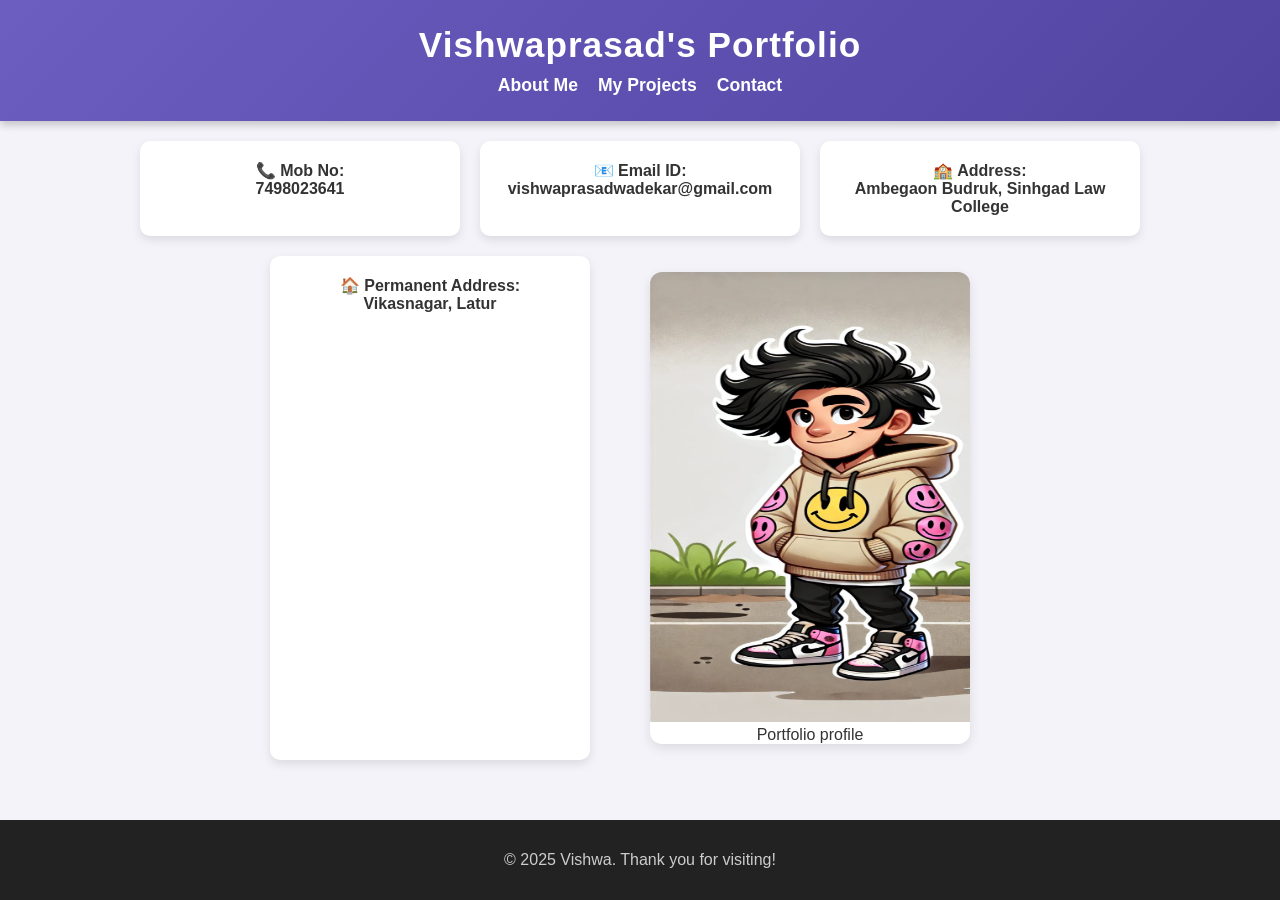
==== index.html @ f913a36e "first commit" ====
<!DOCTYPE html>
<html lang="en">
<head>
  <meta charset="UTF-8" />
  <meta name="viewport" content="width=device-width, initial-scale=1" />
  <title>Vishwa's Portfolio - About Me</title>
  <link rel="stylesheet" href="vishwa-style.css" />
</head>
<body>

  <header class="vishwa-header">
    <h1 class="vishwa-title">Vishwaprasad's Portfolio</h1>
    <nav class="vishwa-nav">
      <ul>
        <li><a href="index.html" class="vishwa-active">About Me</a></li>
        <li><a href="projects.html">My Projects</a></li>
        <li><a href="contact.html">Contact</a></li>
      </ul>
    </nav>
  </header>

  <main class="vishwa-main">
    <section class="vishwa-points">
      <div class="vishwa-point">📞 Mob No:<br> 7498023641</div>
      <div class="vishwa-point">📧 Email ID:<br> vishwaprasadwadekar@gmail.com</div>
      <div class="vishwa-point">🏫 Address:<br> Ambegaon Budruk, Sinhgad Law College</div>
      <div class="vishwa-point">🏠 Permanent Address:<br> Vikasnagar, Latur</div>
<div><figure class="vishwa-gallery-item">
          <img src="img/bg03.jpg" alt="Portfolio profile" class="vishwa-project-img">
          <figcaption class="vishwa-caption">Portfolio profile</figcaption>
        </figure></div>
      
    </section>
  </main>

  <footer class="vishwa-footer">
    <p>© 2025 Vishwa. Thank you for visiting!</p>
  </footer>
<style>
  /* General Reset */
body {
  font-family: "Poppins", Arial, sans-serif;
  margin: 0;
  padding: 0;
  background-color: #f3f3f9;
  color: #333;
}

/* Header */
.vishwa-header {
  background: linear-gradient(135deg, #6c5dc1, #5144a0);
  color: white;
  text-align: center;
  padding: 25px 10px;
  box-shadow: 0 4px 8px rgba(0, 0, 0, 0.2);
}

.vishwa-title {
  margin: 0;
  font-size: 2.2em;
  letter-spacing: 1px;
}

/* Navigation */
.vishwa-nav ul {
  list-style: none;
  display: flex;
  justify-content: center;
  padding: 0;
  margin: 10px 0 0;
  gap: 20px;
}

.vishwa-nav a {
  color: white;
  text-decoration: none;
  font-weight: 600;
  font-size: 1.1em;
  transition: color 0.3s ease;
}

.vishwa-nav a:hover,
.vishwa-active {
  color: #ffb347;
}

/* Main Section */
.vishwa-main {
  padding: 20px;
}

.vishwa-points {
  display: flex;
  flex-wrap: wrap;
  justify-content: center;
  gap: 20px;
}

.vishwa-point {
  background-color: white;
  border-radius: 10px;
  padding: 20px;
  width: 280px;
  text-align: center;
  box-shadow: 0 4px 10px rgba(0, 0, 0, 0.1);
  font-weight: 600;
  transition: transform 0.3s ease, box-shadow 0.3s ease;
}

.vishwa-point:hover {
  transform: translateY(-5px);
  box-shadow: 0 6px 16px rgba(0, 0, 0, 0.15);
}

/* Form Styling */
#vishwaForm {
  display: flex;
  flex-direction: column;
  gap: 10px;
  text-align: left;
}

#vishwaForm input,
#vishwaForm textarea {
  width: 100%;
  padding: 10px;
  border: 1px solid #ccc;
  border-radius: 8px;
  font-size: 1em;
}

.vishwa-btn {
  background-color: #6c5dc1;
  color: white;
  border: none;
  padding: 10px 0;
  border-radius: 8px;
  font-size: 1em;
  cursor: pointer;
  transition: background 0.3s ease;
}

.vishwa-btn:hover {
  background-color: #5144a0;
}

/* Footer */
.vishwa-footer {
  background-color: #222;
  color: #ccc;
  text-align: center;
  padding: 15px;
  margin-top: 40px;
}
.vishwa-gallery {
  display: flex;
  flex-wrap: wrap;
  justify-content: center;
  gap: 25px;
  max-width: 1100px;
  margin: 0 auto;
}

.vishwa-gallery-item {
  background-color: #fff;
  border-radius: 12px;
  overflow: hidden;
  box-shadow: 0 4px 12px rgba(0, 0, 0, 0.1);
  transition: transform 0.3s, box-shadow 0.3s;
  width: 320px;
  text-align: center;
}

.vishwa-gallery-item:hover {
  transform: translateY(-8px);
  box-shadow: 0 8px 18px rgba(0, 0, 0, 0.2);
}

.vishwa-project-img {
  width: 120%;
  height: 450px;
  object-fit: fill;
}

/* Responsive */
@media (max-width: 600px) {
  .vishwa-points {
    flex-direction: column;
    align-items: center;
  }

  .vishwa-point {
    width: 90%;
  }
}

</style>
</body>
</html>
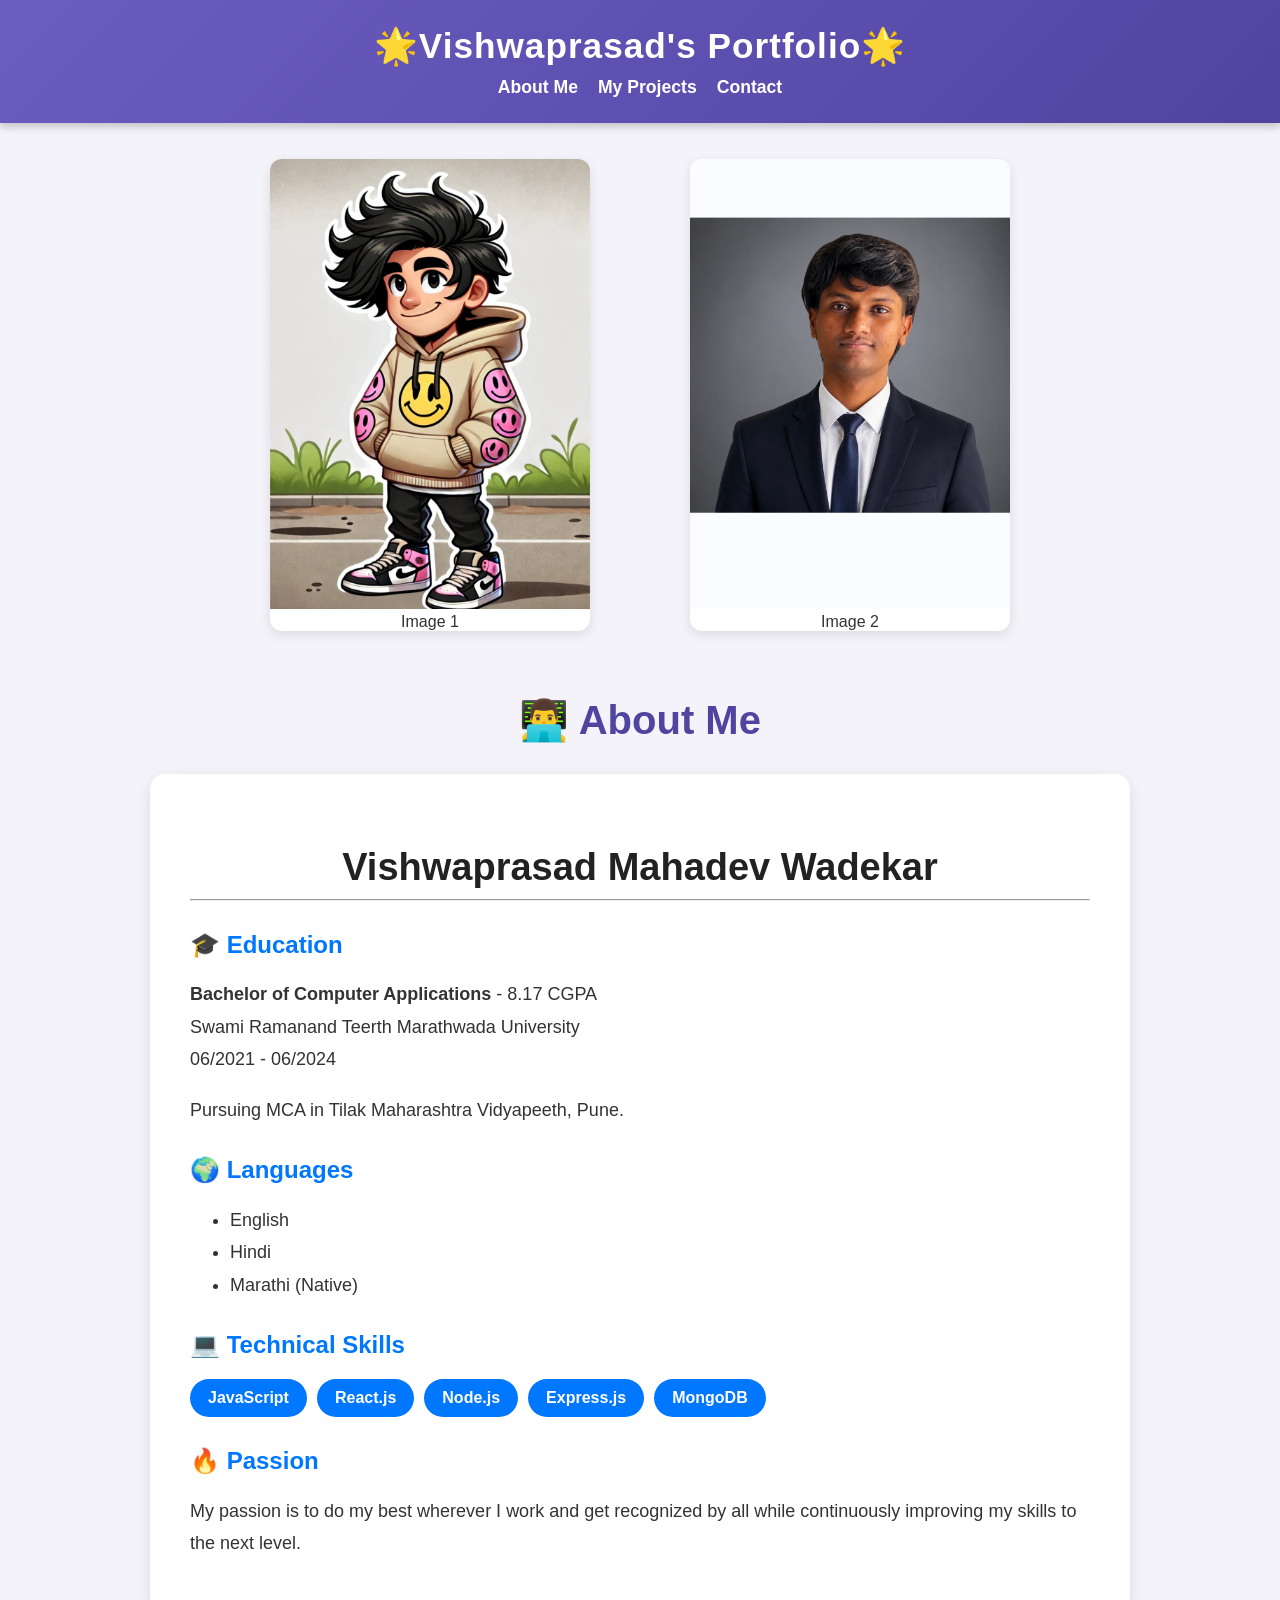
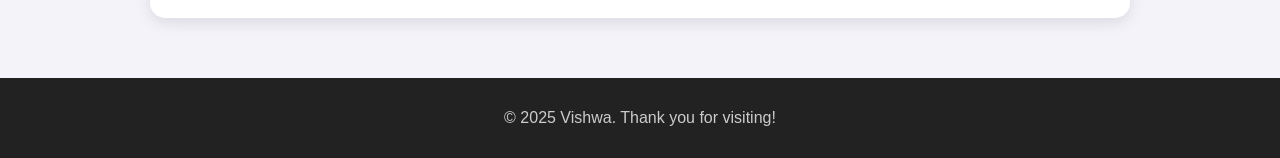
==== commit 40c59c88: "Initial portfolio upload" ====
--- a/index.html
+++ b/index.html
@@ -9,7 +9,8 @@
 <body>
 
   <header class="vishwa-header">
-    <h1 class="vishwa-title">Vishwaprasad's Portfolio</h1>
+    <h1 class="vishwa-title">🌟Vishwaprasad's Portfolio🌟</h1>
+
     <nav class="vishwa-nav">
       <ul>
         <li><a href="index.html" class="vishwa-active">About Me</a></li>
@@ -20,24 +21,97 @@
   </header>
 
   <main class="vishwa-main">
-    <section class="vishwa-points">
-      <div class="vishwa-point">📞 Mob No:<br> 7498023641</div>
-      <div class="vishwa-point">📧 Email ID:<br> vishwaprasadwadekar@gmail.com</div>
-      <div class="vishwa-point">🏫 Address:<br> Ambegaon Budruk, Sinhgad Law College</div>
-      <div class="vishwa-point">🏠 Permanent Address:<br> Vikasnagar, Latur</div>
-<div><figure class="vishwa-gallery-item">
-          <img src="img/bg03.jpg" alt="Portfolio profile" class="vishwa-project-img">
-          <figcaption class="vishwa-caption">Portfolio profile</figcaption>
-        </figure></div>
-      
+
+    <section>
+      <!-- Profile Image -->
+  <div class="vishwa-points">
+
+  <figure class="vishwa-gallery-item">
+    <img src="img/bg03.jpg" class="vishwa-project-img">
+    <figcaption>Image 1</figcaption>
+  </figure>
+
+  <figure class="vishwa-gallery-item">
+    <img src="img/bg05.png.jpeg" class="vishwa-project-img">
+    <figcaption>Image 2</figcaption>
+  </figure>
+
+</div>
     </section>
+
+    <!-- NEW ABOUT SECTION -->
+    <section class="about-section">
+
+      <h2 class="about-title">
+        👨‍💻 About Me
+      </h2>
+
+      <div class="about-card">
+
+        <h1 class="name">
+          Vishwaprasad Mahadev Wadekar
+        </h1>
+
+        <hr>
+
+        <!-- Education -->
+        <h2>🎓 Education</h2>
+
+        <p>
+          <strong>Bachelor of Computer Applications</strong> - 8.17 CGPA
+          <br>
+          Swami Ramanand Teerth Marathwada University
+          <br>
+          06/2021 - 06/2024
+        </p>
+
+        <p>
+          Pursuing MCA in Tilak Maharashtra Vidyapeeth, Pune.
+        </p>
+
+        <!-- Languages -->
+        <h2>🌍 Languages</h2>
+
+        <ul>
+          <li>English</li>
+          <li>Hindi</li>
+          <li>Marathi (Native)</li>
+        </ul>
+
+        <!-- Skills -->
+        <h2>💻 Technical Skills</h2>
+
+        <div class="skills">
+
+          <span>JavaScript</span>
+          <span>React.js</span>
+          <span>Node.js</span>
+          <span>Express.js</span>
+          <span>MongoDB</span>
+
+        </div>
+
+        <!-- Passion -->
+        <h2>🔥 Passion</h2>
+
+        <p>
+          My passion is to do my best wherever I work and get recognized by all while continuously improving my skills to the next level.
+        </p>
+
+      </div>
+
+    </section>
+
   </main>
 
+  <!-- Footer -->
   <footer class="vishwa-footer">
     <p>© 2025 Vishwa. Thank you for visiting!</p>
   </footer>
+
 <style>
-  /* General Reset */
+
+/* General Reset */
 body {
   font-family: "Poppins", Arial, sans-serif;
   margin: 0;
@@ -84,11 +158,12 @@
   color: #ffb347;
 }
 
-/* Main Section */
+/* Main */
 .vishwa-main {
   padding: 20px;
 }
 
+/* Contact Cards */
 .vishwa-points {
   display: flex;
   flex-wrap: wrap;
@@ -112,78 +187,88 @@
   box-shadow: 0 6px 16px rgba(0, 0, 0, 0.15);
 }
 
-/* Form Styling */
-#vishwaForm {
-  display: flex;
-  flex-direction: column;
-  gap: 10px;
-  text-align: left;
-}
-
-#vishwaForm input,
-#vishwaForm textarea {
-  width: 100%;
-  padding: 10px;
-  border: 1px solid #ccc;
-  border-radius: 8px;
-  font-size: 1em;
-}
-
-.vishwa-btn {
-  background-color: #6c5dc1;
-  color: white;
-  border: none;
-  padding: 10px 0;
-  border-radius: 8px;
-  font-size: 1em;
-  cursor: pointer;
-  transition: background 0.3s ease;
-}
-
-.vishwa-btn:hover {
-  background-color: #5144a0;
-}
-
-/* Footer */
-.vishwa-footer {
-  background-color: #222;
-  color: #ccc;
-  text-align: center;
-  padding: 15px;
-  margin-top: 40px;
-}
-.vishwa-gallery {
-  display: flex;
-  flex-wrap: wrap;
-  justify-content: center;
-  gap: 25px;
-  max-width: 1100px;
-  margin: 0 auto;
-}
-
+/* Gallery */
 .vishwa-gallery-item {
   background-color: #fff;
   border-radius: 12px;
   overflow: hidden;
   box-shadow: 0 4px 12px rgba(0, 0, 0, 0.1);
-  transition: transform 0.3s, box-shadow 0.3s;
   width: 320px;
   text-align: center;
 }
 
-.vishwa-gallery-item:hover {
-  transform: translateY(-8px);
-  box-shadow: 0 8px 18px rgba(0, 0, 0, 0.2);
-}
-
 .vishwa-project-img {
-  width: 120%;
+  width: 100%;
   height: 450px;
-  object-fit: fill;
+  object-fit: cover;
+}
+
+/* About Section */
+.about-section {
+  margin-top: 50px;
+}
+
+.about-title {
+  text-align: center;
+  font-size: 2.5em;
+  color: #5144a0;
+  margin-bottom: 30px;
+}
+
+.about-card {
+  max-width: 900px;
+  margin: auto;
+  background: white;
+  padding: 40px;
+  border-radius: 15px;
+  box-shadow: 0 5px 15px rgba(0,0,0,0.1);
+}
+
+.name {
+  text-align: center;
+  color: #222;
+  font-size: 38px;
+  margin-bottom: 10px;
+}
+
+.about-card h2 {
+  color: #0077ff;
+  margin-top: 30px;
+}
+
+.about-card p,
+.about-card li {
+  font-size: 18px;
+  line-height: 1.8;
+}
+
+.skills {
+  display: flex;
+  flex-wrap: wrap;
+  gap: 10px;
+  margin-top: 15px;
+}
+
+.skills span {
+  background: #0077ff;
+  color: white;
+  padding: 10px 18px;
+  border-radius: 25px;
+  font-weight: bold;
+}
+
+/* Footer */
+.vishwa-footer {
+  background-color: #222;
+  color: #ccc;
+  text-align: center;
+  padding: 15px;
+  margin-top: 40px;
 }
 
 /* Responsive */
 @media (max-width: 600px) {
+
   .vishwa-points {
     flex-direction: column;
     align-items: center;
@@ -192,8 +277,18 @@
   .vishwa-point {
     width: 90%;
   }
+
+  .about-card {
+    padding: 20px;
+  }
+
+  .name {
+    font-size: 28px;
+  }
+
 }
 
 </style>
+
 </body>
-</html>
+</html>
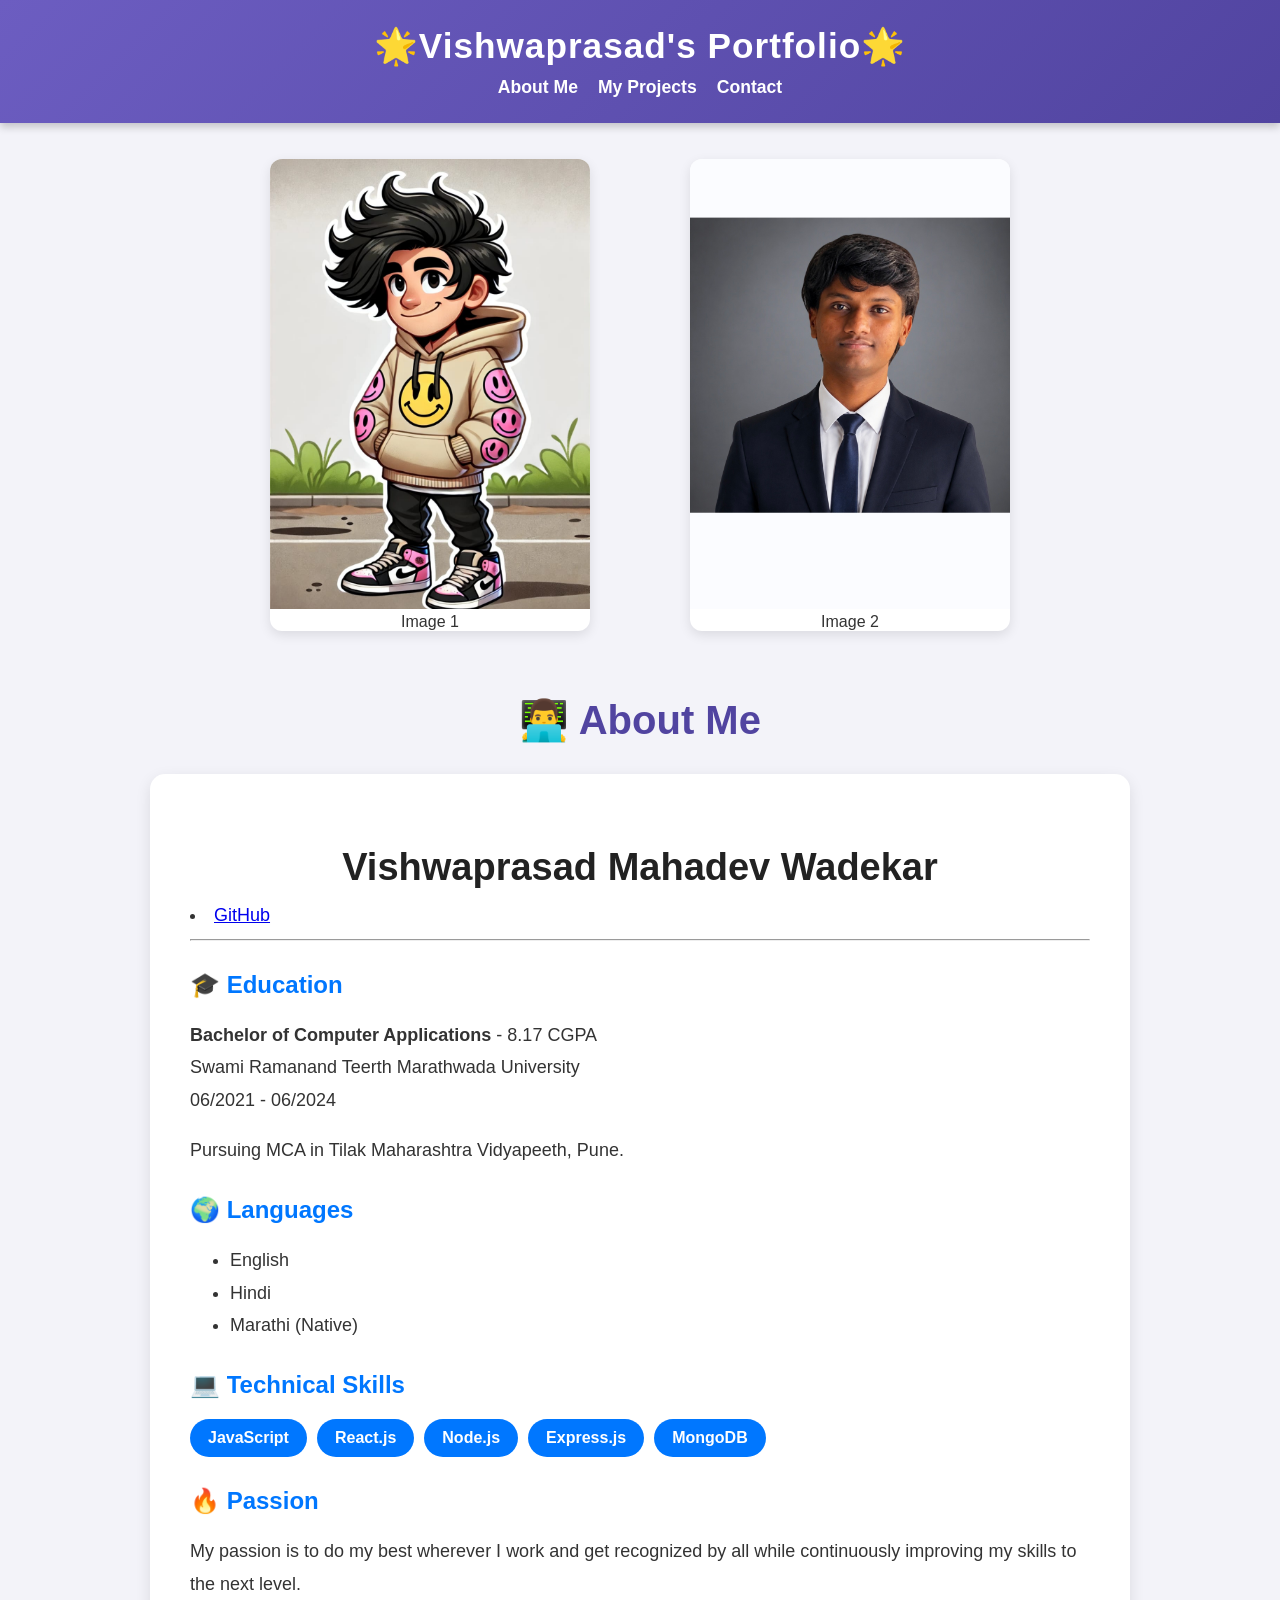
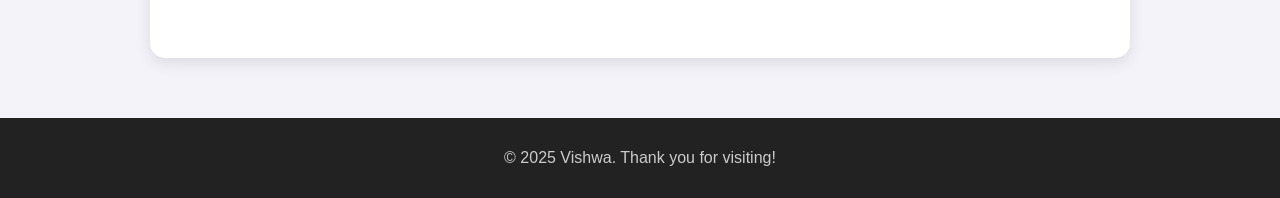
==== commit 82bf8b05: "Add files via upload" ====
--- a/index.html
+++ b/index.html
@@ -1,294 +1,299 @@
-<!DOCTYPE html>
-<html lang="en">
-<head>
-  <meta charset="UTF-8" />
-  <meta name="viewport" content="width=device-width, initial-scale=1" />
-  <title>Vishwa's Portfolio - About Me</title>
-  <link rel="stylesheet" href="vishwa-style.css" />
-</head>
-<body>
-
-  <header class="vishwa-header">
-    <h1 class="vishwa-title">🌟Vishwaprasad's Portfolio🌟</h1>
-
-    <nav class="vishwa-nav">
-      <ul>
-        <li><a href="index.html" class="vishwa-active">About Me</a></li>
-        <li><a href="projects.html">My Projects</a></li>
-        <li><a href="contact.html">Contact</a></li>
-      </ul>
-    </nav>
-  </header>
-
-  <main class="vishwa-main">
-
-    <section>
-      <!-- Profile Image -->
-  <div class="vishwa-points">
-
-  <figure class="vishwa-gallery-item">
-    <img src="img/bg03.jpg" class="vishwa-project-img">
-    <figcaption>Image 1</figcaption>
-  </figure>
-
-  <figure class="vishwa-gallery-item">
-    <img src="img/bg05.png.jpeg" class="vishwa-project-img">
-    <figcaption>Image 2</figcaption>
-  </figure>
-
-</div>
-    </section>
-
-    <!-- NEW ABOUT SECTION -->
-    <section class="about-section">
-
-      <h2 class="about-title">
-        👨‍💻 About Me
-      </h2>
-
-      <div class="about-card">
-
-        <h1 class="name">
-          Vishwaprasad Mahadev Wadekar
-        </h1>
-
-        <hr>
-
-        <!-- Education -->
-        <h2>🎓 Education</h2>
-
-        <p>
-          <strong>Bachelor of Computer Applications</strong> - 8.17 CGPA
-          <br>
-          Swami Ramanand Teerth Marathwada University
-          <br>
-          06/2021 - 06/2024
-        </p>
-
-        <p>
-          Pursuing MCA in Tilak Maharashtra Vidyapeeth, Pune.
-        </p>
-
-        <!-- Languages -->
-        <h2>🌍 Languages</h2>
-
-        <ul>
-          <li>English</li>
-          <li>Hindi</li>
-          <li>Marathi (Native)</li>
-        </ul>
-
-        <!-- Skills -->
-        <h2>💻 Technical Skills</h2>
-
-        <div class="skills">
-
-          <span>JavaScript</span>
-          <span>React.js</span>
-          <span>Node.js</span>
-          <span>Express.js</span>
-          <span>MongoDB</span>
-
-        </div>
-
-        <!-- Passion -->
-        <h2>🔥 Passion</h2>
-
-        <p>
-          My passion is to do my best wherever I work and get recognized by all while continuously improving my skills to the next level.
-        </p>
-
-      </div>
-
-    </section>
-
-  </main>
-
-  <!-- Footer -->
-  <footer class="vishwa-footer">
-    <p>© 2025 Vishwa. Thank you for visiting!</p>
-  </footer>
-
-<style>
-
-/* General Reset */
-body {
-  font-family: "Poppins", Arial, sans-serif;
-  margin: 0;
-  padding: 0;
-  background-color: #f3f3f9;
-  color: #333;
-}
-
-/* Header */
-.vishwa-header {
-  background: linear-gradient(135deg, #6c5dc1, #5144a0);
-  color: white;
-  text-align: center;
-  padding: 25px 10px;
-  box-shadow: 0 4px 8px rgba(0, 0, 0, 0.2);
-}
-
-.vishwa-title {
-  margin: 0;
-  font-size: 2.2em;
-  letter-spacing: 1px;
-}
-
-/* Navigation */
-.vishwa-nav ul {
-  list-style: none;
-  display: flex;
-  justify-content: center;
-  padding: 0;
-  margin: 10px 0 0;
-  gap: 20px;
-}
-
-.vishwa-nav a {
-  color: white;
-  text-decoration: none;
-  font-weight: 600;
-  font-size: 1.1em;
-  transition: color 0.3s ease;
-}
-
-.vishwa-nav a:hover,
-.vishwa-active {
-  color: #ffb347;
-}
-
-/* Main */
-.vishwa-main {
-  padding: 20px;
-}
-
-/* Contact Cards */
-.vishwa-points {
-  display: flex;
-  flex-wrap: wrap;
-  justify-content: center;
-  gap: 20px;
-}
-
-.vishwa-point {
-  background-color: white;
-  border-radius: 10px;
-  padding: 20px;
-  width: 280px;
-  text-align: center;
-  box-shadow: 0 4px 10px rgba(0, 0, 0, 0.1);
-  font-weight: 600;
-  transition: transform 0.3s ease, box-shadow 0.3s ease;
-}
-
-.vishwa-point:hover {
-  transform: translateY(-5px);
-  box-shadow: 0 6px 16px rgba(0, 0, 0, 0.15);
-}
-
-/* Gallery */
-.vishwa-gallery-item {
-  background-color: #fff;
-  border-radius: 12px;
-  overflow: hidden;
-  box-shadow: 0 4px 12px rgba(0, 0, 0, 0.1);
-  width: 320px;
-  text-align: center;
-}
-
-.vishwa-project-img {
-  width: 100%;
-  height: 450px;
-  object-fit: cover;
-}
-
-/* About Section */
-.about-section {
-  margin-top: 50px;
-}
-
-.about-title {
-  text-align: center;
-  font-size: 2.5em;
-  color: #5144a0;
-  margin-bottom: 30px;
-}
-
-.about-card {
-  max-width: 900px;
-  margin: auto;
-  background: white;
-  padding: 40px;
-  border-radius: 15px;
-  box-shadow: 0 5px 15px rgba(0,0,0,0.1);
-}
-
-.name {
-  text-align: center;
-  color: #222;
-  font-size: 38px;
-  margin-bottom: 10px;
-}
-
-.about-card h2 {
-  color: #0077ff;
-  margin-top: 30px;
-}
-
-.about-card p,
-.about-card li {
-  font-size: 18px;
-  line-height: 1.8;
-}
-
-.skills {
-  display: flex;
-  flex-wrap: wrap;
-  gap: 10px;
-  margin-top: 15px;
-}
-
-.skills span {
-  background: #0077ff;
-  color: white;
-  padding: 10px 18px;
-  border-radius: 25px;
-  font-weight: bold;
-}
-
-/* Footer */
-.vishwa-footer {
-  background-color: #222;
-  color: #ccc;
-  text-align: center;
-  padding: 15px;
-  margin-top: 40px;
-}
-
-/* Responsive */
-@media (max-width: 600px) {
-
-  .vishwa-points {
-    flex-direction: column;
-    align-items: center;
-  }
-
-  .vishwa-point {
-    width: 90%;
-  }
-
-  .about-card {
-    padding: 20px;
-  }
-
-  .name {
-    font-size: 28px;
-  }
-
-}
-
-</style>
-
-</body>
+<!DOCTYPE html>
+<html lang="en">
+<head>
+  <meta charset="UTF-8" />
+  <meta name="viewport" content="width=device-width, initial-scale=1" />
+  <title>Vishwa's Portfolio - About Me</title>
+  <link rel="stylesheet" href="vishwa-style.css" />
+</head>
+<body>
+
+  <header class="vishwa-header">
+    <h1 class="vishwa-title">🌟Vishwaprasad's Portfolio🌟</h1>
+
+    <nav class="vishwa-nav">
+      <ul>
+        <li><a href="index.html" class="vishwa-active">About Me</a></li>
+        <li><a href="projects.html">My Projects</a></li>
+        <li><a href="contact.html">Contact</a></li>
+      </ul>
+    </nav>
+  </header>
+
+  <main class="vishwa-main">
+
+    <section>
+      <!-- Profile Image -->
+  <div class="vishwa-points">
+
+  <figure class="vishwa-gallery-item">
+    <img src="img/bg03.jpg" class="vishwa-project-img">
+    <figcaption>Image 1</figcaption>
+  </figure>
+
+  <figure class="vishwa-gallery-item">
+    <img src="img/bg05.jpeg" class="vishwa-project-img">
+    <figcaption>Image 2</figcaption>
+  </figure>
+
+</div>
+    </section>
+
+    <!-- NEW ABOUT SECTION -->
+    <section class="about-section">
+
+      <h2 class="about-title">
+        👨‍💻 About Me
+      </h2>
+
+      <div class="about-card">
+
+        <h1 class="name">
+          Vishwaprasad Mahadev Wadekar
+        </h1>
+        <li>
+  <a href="https://github.com/Vishwaprasad7" target="_blank">
+    GitHub
+  </a>
+</li>
+
+        <hr>
+
+        <!-- Education -->
+        <h2>🎓 Education</h2>
+
+        <p>
+          <strong>Bachelor of Computer Applications</strong> - 8.17 CGPA
+          <br>
+          Swami Ramanand Teerth Marathwada University
+          <br>
+          06/2021 - 06/2024
+        </p>
+
+        <p>
+          Pursuing MCA in Tilak Maharashtra Vidyapeeth, Pune.
+        </p>
+
+        <!-- Languages -->
+        <h2>🌍 Languages</h2>
+
+        <ul>
+          <li>English</li>
+          <li>Hindi</li>
+          <li>Marathi (Native)</li>
+        </ul>
+
+        <!-- Skills -->
+        <h2>💻 Technical Skills</h2>
+
+        <div class="skills">
+
+          <span>JavaScript</span>
+          <span>React.js</span>
+          <span>Node.js</span>
+          <span>Express.js</span>
+          <span>MongoDB</span>
+
+        </div>
+
+        <!-- Passion -->
+        <h2>🔥 Passion</h2>
+
+        <p>
+          My passion is to do my best wherever I work and get recognized by all while continuously improving my skills to the next level.
+        </p>
+
+      </div>
+
+    </section>
+
+  </main>
+
+  <!-- Footer -->
+  <footer class="vishwa-footer">
+    <p>© 2025 Vishwa. Thank you for visiting!</p>
+  </footer>
+
+<style>
+
+/* General Reset */
+body {
+  font-family: "Poppins", Arial, sans-serif;
+  margin: 0;
+  padding: 0;
+  background-color: #f3f3f9;
+  color: #333;
+}
+
+/* Header */
+.vishwa-header {
+  background: linear-gradient(135deg, #6c5dc1, #5144a0);
+  color: white;
+  text-align: center;
+  padding: 25px 10px;
+  box-shadow: 0 4px 8px rgba(0, 0, 0, 0.2);
+}
+
+.vishwa-title {
+  margin: 0;
+  font-size: 2.2em;
+  letter-spacing: 1px;
+}
+
+/* Navigation */
+.vishwa-nav ul {
+  list-style: none;
+  display: flex;
+  justify-content: center;
+  padding: 0;
+  margin: 10px 0 0;
+  gap: 20px;
+}
+
+.vishwa-nav a {
+  color: white;
+  text-decoration: none;
+  font-weight: 600;
+  font-size: 1.1em;
+  transition: color 0.3s ease;
+}
+
+.vishwa-nav a:hover,
+.vishwa-active {
+  color: #ffb347;
+}
+
+/* Main */
+.vishwa-main {
+  padding: 20px;
+}
+
+/* Contact Cards */
+.vishwa-points {
+  display: flex;
+  flex-wrap: wrap;
+  justify-content: center;
+  gap: 20px;
+}
+
+.vishwa-point {
+  background-color: white;
+  border-radius: 10px;
+  padding: 20px;
+  width: 280px;
+  text-align: center;
+  box-shadow: 0 4px 10px rgba(0, 0, 0, 0.1);
+  font-weight: 600;
+  transition: transform 0.3s ease, box-shadow 0.3s ease;
+}
+
+.vishwa-point:hover {
+  transform: translateY(-5px);
+  box-shadow: 0 6px 16px rgba(0, 0, 0, 0.15);
+}
+
+/* Gallery */
+.vishwa-gallery-item {
+  background-color: #fff;
+  border-radius: 12px;
+  overflow: hidden;
+  box-shadow: 0 4px 12px rgba(0, 0, 0, 0.1);
+  width: 320px;
+  text-align: center;
+}
+
+.vishwa-project-img {
+  width: 100%;
+  height: 450px;
+  object-fit: cover;
+}
+
+/* About Section */
+.about-section {
+  margin-top: 50px;
+}
+
+.about-title {
+  text-align: center;
+  font-size: 2.5em;
+  color: #5144a0;
+  margin-bottom: 30px;
+}
+
+.about-card {
+  max-width: 900px;
+  margin: auto;
+  background: white;
+  padding: 40px;
+  border-radius: 15px;
+  box-shadow: 0 5px 15px rgba(0,0,0,0.1);
+}
+
+.name {
+  text-align: center;
+  color: #222;
+  font-size: 38px;
+  margin-bottom: 10px;
+}
+
+.about-card h2 {
+  color: #0077ff;
+  margin-top: 30px;
+}
+
+.about-card p,
+.about-card li {
+  font-size: 18px;
+  line-height: 1.8;
+}
+
+.skills {
+  display: flex;
+  flex-wrap: wrap;
+  gap: 10px;
+  margin-top: 15px;
+}
+
+.skills span {
+  background: #0077ff;
+  color: white;
+  padding: 10px 18px;
+  border-radius: 25px;
+  font-weight: bold;
+}
+
+/* Footer */
+.vishwa-footer {
+  background-color: #222;
+  color: #ccc;
+  text-align: center;
+  padding: 15px;
+  margin-top: 40px;
+}
+
+/* Responsive */
+@media (max-width: 600px) {
+
+  .vishwa-points {
+    flex-direction: column;
+    align-items: center;
+  }
+
+  .vishwa-point {
+    width: 90%;
+  }
+
+  .about-card {
+    padding: 20px;
+  }
+
+  .name {
+    font-size: 28px;
+  }
+
+}
+
+</style>
+
+</body>
 </html>
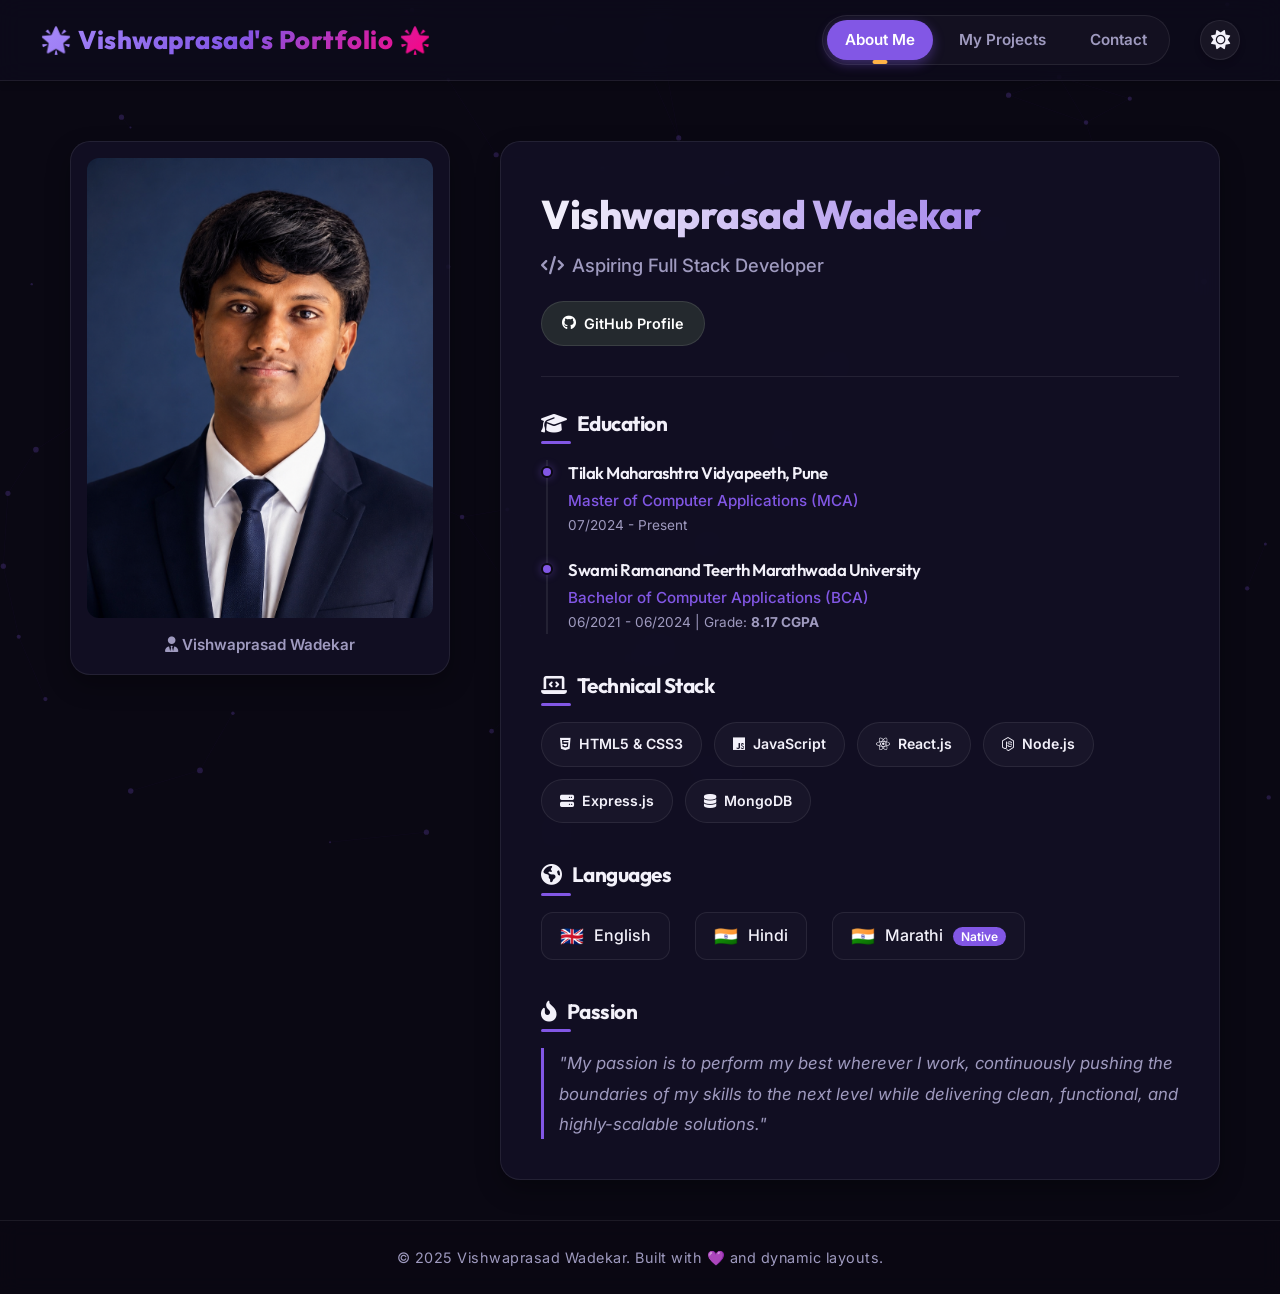
==== commit e20f4260: "Protfolio Revamp" ====
--- a/index.html
+++ b/index.html
@@ -1,299 +1,431 @@
-<!DOCTYPE html>
-<html lang="en">
-<head>
-  <meta charset="UTF-8" />
-  <meta name="viewport" content="width=device-width, initial-scale=1" />
-  <title>Vishwa's Portfolio - About Me</title>
-  <link rel="stylesheet" href="vishwa-style.css" />
-</head>
-<body>
-
-  <header class="vishwa-header">
-    <h1 class="vishwa-title">🌟Vishwaprasad's Portfolio🌟</h1>
-
-    <nav class="vishwa-nav">
-      <ul>
-        <li><a href="index.html" class="vishwa-active">About Me</a></li>
-        <li><a href="projects.html">My Projects</a></li>
-        <li><a href="contact.html">Contact</a></li>
-      </ul>
-    </nav>
-  </header>
-
-  <main class="vishwa-main">
-
-    <section>
-      <!-- Profile Image -->
-  <div class="vishwa-points">
-
-  <figure class="vishwa-gallery-item">
-    <img src="img/bg03.jpg" class="vishwa-project-img">
-    <figcaption>Image 1</figcaption>
-  </figure>
-
-  <figure class="vishwa-gallery-item">
-    <img src="img/bg05.jpeg" class="vishwa-project-img">
-    <figcaption>Image 2</figcaption>
-  </figure>
-
-</div>
-    </section>
-
-    <!-- NEW ABOUT SECTION -->
-    <section class="about-section">
-
-      <h2 class="about-title">
-        👨‍💻 About Me
-      </h2>
-
-      <div class="about-card">
-
-        <h1 class="name">
-          Vishwaprasad Mahadev Wadekar
-        </h1>
-        <li>
-  <a href="https://github.com/Vishwaprasad7" target="_blank">
-    GitHub
-  </a>
-</li>
-
-        <hr>
-
-        <!-- Education -->
-        <h2>🎓 Education</h2>
-
-        <p>
-          <strong>Bachelor of Computer Applications</strong> - 8.17 CGPA
-          <br>
-          Swami Ramanand Teerth Marathwada University
-          <br>
-          06/2021 - 06/2024
-        </p>
-
-        <p>
-          Pursuing MCA in Tilak Maharashtra Vidyapeeth, Pune.
-        </p>
-
-        <!-- Languages -->
-        <h2>🌍 Languages</h2>
-
-        <ul>
-          <li>English</li>
-          <li>Hindi</li>
-          <li>Marathi (Native)</li>
-        </ul>
-
-        <!-- Skills -->
-        <h2>💻 Technical Skills</h2>
-
-        <div class="skills">
-
-          <span>JavaScript</span>
-          <span>React.js</span>
-          <span>Node.js</span>
-          <span>Express.js</span>
-          <span>MongoDB</span>
-
-        </div>
-
-        <!-- Passion -->
-        <h2>🔥 Passion</h2>
-
-        <p>
-          My passion is to do my best wherever I work and get recognized by all while continuously improving my skills to the next level.
-        </p>
-
-      </div>
-
-    </section>
-
-  </main>
-
-  <!-- Footer -->
-  <footer class="vishwa-footer">
-    <p>© 2025 Vishwa. Thank you for visiting!</p>
-  </footer>
-
-<style>
-
-/* General Reset */
-body {
-  font-family: "Poppins", Arial, sans-serif;
-  margin: 0;
-  padding: 0;
-  background-color: #f3f3f9;
-  color: #333;
-}
-
-/* Header */
-.vishwa-header {
-  background: linear-gradient(135deg, #6c5dc1, #5144a0);
-  color: white;
-  text-align: center;
-  padding: 25px 10px;
-  box-shadow: 0 4px 8px rgba(0, 0, 0, 0.2);
-}
-
-.vishwa-title {
-  margin: 0;
-  font-size: 2.2em;
-  letter-spacing: 1px;
-}
-
-/* Navigation */
-.vishwa-nav ul {
-  list-style: none;
-  display: flex;
-  justify-content: center;
-  padding: 0;
-  margin: 10px 0 0;
-  gap: 20px;
-}
-
-.vishwa-nav a {
-  color: white;
-  text-decoration: none;
-  font-weight: 600;
-  font-size: 1.1em;
-  transition: color 0.3s ease;
-}
-
-.vishwa-nav a:hover,
-.vishwa-active {
-  color: #ffb347;
-}
-
-/* Main */
-.vishwa-main {
-  padding: 20px;
-}
-
-/* Contact Cards */
-.vishwa-points {
-  display: flex;
-  flex-wrap: wrap;
-  justify-content: center;
-  gap: 20px;
-}
-
-.vishwa-point {
-  background-color: white;
-  border-radius: 10px;
-  padding: 20px;
-  width: 280px;
-  text-align: center;
-  box-shadow: 0 4px 10px rgba(0, 0, 0, 0.1);
-  font-weight: 600;
-  transition: transform 0.3s ease, box-shadow 0.3s ease;
-}
-
-.vishwa-point:hover {
-  transform: translateY(-5px);
-  box-shadow: 0 6px 16px rgba(0, 0, 0, 0.15);
-}
-
-/* Gallery */
-.vishwa-gallery-item {
-  background-color: #fff;
-  border-radius: 12px;
-  overflow: hidden;
-  box-shadow: 0 4px 12px rgba(0, 0, 0, 0.1);
-  width: 320px;
-  text-align: center;
-}
-
-.vishwa-project-img {
-  width: 100%;
-  height: 450px;
-  object-fit: cover;
-}
-
-/* About Section */
-.about-section {
-  margin-top: 50px;
-}
-
-.about-title {
-  text-align: center;
-  font-size: 2.5em;
-  color: #5144a0;
-  margin-bottom: 30px;
-}
-
-.about-card {
-  max-width: 900px;
-  margin: auto;
-  background: white;
-  padding: 40px;
-  border-radius: 15px;
-  box-shadow: 0 5px 15px rgba(0,0,0,0.1);
-}
-
-.name {
-  text-align: center;
-  color: #222;
-  font-size: 38px;
-  margin-bottom: 10px;
-}
-
-.about-card h2 {
-  color: #0077ff;
-  margin-top: 30px;
-}
-
-.about-card p,
-.about-card li {
-  font-size: 18px;
-  line-height: 1.8;
-}
-
-.skills {
-  display: flex;
-  flex-wrap: wrap;
-  gap: 10px;
-  margin-top: 15px;
-}
-
-.skills span {
-  background: #0077ff;
-  color: white;
-  padding: 10px 18px;
-  border-radius: 25px;
-  font-weight: bold;
-}
-
-/* Footer */
-.vishwa-footer {
-  background-color: #222;
-  color: #ccc;
-  text-align: center;
-  padding: 15px;
-  margin-top: 40px;
-}
-
-/* Responsive */
-@media (max-width: 600px) {
-
-  .vishwa-points {
-    flex-direction: column;
-    align-items: center;
-  }
-
-  .vishwa-point {
-    width: 90%;
-  }
-
-  .about-card {
-    padding: 20px;
-  }
-
-  .name {
-    font-size: 28px;
-  }
-
-}
-
-</style>
-
-</body>
+<!DOCTYPE html>
+<html lang="en">
+<head>
+  <meta charset="UTF-8" />
+  <meta name="viewport" content="width=device-width, initial-scale=1" />
+  <title>Vishwa's Portfolio - About Me</title>
+  <link rel="stylesheet" href="vishwa-style.css" />
+</head>
+<body>
+
+  <!-- Direct Load Redirect Script -->
+  <script>
+    if (window.self === window.top) {
+      window.location.href = 'base.html#/about';
+    }
+  </script>
+
+  <!-- About Me Page Content -->
+  <main class="vishwa-main">
+    <div class="about-grid">
+      
+      <!-- Left Column: Profile Image -->
+      <section class="profile-gallery-sec">
+        <div class="about-gallery">
+          <figure class="profile-frame">
+            <div class="image-wrapper">
+              <img src="img/vishwa_protfolio.png" alt="Vishwaprasad Wadekar" class="profile-img">
+            </div>
+            <figcaption><i class="fa-solid fa-user-tie"></i> Vishwaprasad Wadekar</figcaption>
+          </figure>
+        </div>
+      </section>
+
+      <!-- Right Column: About Details Card -->
+      <section class="about-details-sec">
+        <div class="glass-card about-card-content">
+          
+          <!-- Name Header -->
+          <div class="about-header">
+            <h2 class="developer-name">Vishwaprasad Wadekar</h2>
+            <p class="developer-subtitle"><i class="fa-solid fa-code"></i> Aspiring Full Stack Developer</p>
+            
+            <div class="social-links">
+              <a href="https://github.com/Vishwaprasad7" target="_blank" class="social-btn github-btn">
+                <i class="fa-brands fa-github"></i> GitHub Profile
+              </a>
+            </div>
+          </div>
+
+          <hr class="separator">
+
+          <!-- Education Section -->
+          <div class="about-sub-section">
+            <h3 class="sec-title"><i class="fa-solid fa-graduation-cap"></i> Education</h3>
+            <div class="education-block">
+              <div class="edu-item">
+                <div class="edu-dot"></div>
+                <div class="edu-info">
+                  <h4>Tilak Maharashtra Vidyapeeth, Pune</h4>
+                  <p class="edu-degree">Master of Computer Applications (MCA)</p>
+                  <p class="edu-date">07/2024 - Present</p>
+                </div>
+              </div>
+              <div class="edu-item">
+                <div class="edu-dot"></div>
+                <div class="edu-info">
+                  <h4>Swami Ramanand Teerth Marathwada University</h4>
+                  <p class="edu-degree">Bachelor of Computer Applications (BCA)</p>
+                  <p class="edu-date">06/2021 - 06/2024 | Grade: <strong>8.17 CGPA</strong></p>
+                </div>
+              </div>
+            </div>
+          </div>
+
+          <!-- Technical Skills Section -->
+          <div class="about-sub-section">
+            <h3 class="sec-title"><i class="fa-solid fa-laptop-code"></i> Technical Stack</h3>
+            <div class="skills-grid">
+              <span class="skill-tag html-css"><i class="fa-brands fa-html5"></i> HTML5 & CSS3</span>
+              <span class="skill-tag js-tag"><i class="fa-brands fa-js"></i> JavaScript</span>
+              <span class="skill-tag react-tag"><i class="fa-brands fa-react"></i> React.js</span>
+              <span class="skill-tag node-tag"><i class="fa-brands fa-node-js"></i> Node.js</span>
+              <span class="skill-tag express-tag"><i class="fa-solid fa-server"></i> Express.js</span>
+              <span class="skill-tag mongo-tag"><i class="fa-solid fa-database"></i> MongoDB</span>
+            </div>
+          </div>
+
+          <!-- Languages Section -->
+          <div class="about-sub-section">
+            <h3 class="sec-title"><i class="fa-solid fa-earth-americas"></i> Languages</h3>
+            <div class="languages-list">
+              <div class="lang-item">
+                <span class="lang-flag">🇬🇧</span>
+                <span class="lang-name">English</span>
+              </div>
+              <div class="lang-item">
+                <span class="lang-flag">🇮🇳</span>
+                <span class="lang-name">Hindi</span>
+              </div>
+              <div class="lang-item">
+                <span class="lang-flag">🇮🇳</span>
+                <span class="lang-name">Marathi <span class="native-badge">Native</span></span>
+              </div>
+            </div>
+          </div>
+
+          <!-- Passion Section -->
+          <div class="about-sub-section">
+            <h3 class="sec-title"><i class="fa-solid fa-fire-flame-curved"></i> Passion</h3>
+            <p class="passion-text">
+              "My passion is to perform my best wherever I work, continuously pushing the boundaries of my skills to the next level while delivering clean, functional, and highly-scalable solutions."
+            </p>
+          </div>
+
+        </div>
+      </section>
+
+    </div>
+  </main>
+
+  <style>
+    /* Page Specific CSS for index.html */
+    .about-grid {
+      display: grid;
+      grid-template-columns: 1fr 1.8fr;
+      gap: 40px;
+      align-items: start;
+      margin-top: 20px;
+    }
+
+    /* Left Column Styling */
+    .about-gallery {
+      display: flex;
+      justify-content: center;
+    }
+
+    .profile-frame {
+      background: var(--bg-card);
+      backdrop-filter: blur(12px);
+      -webkit-backdrop-filter: blur(12px);
+      border: 1px solid var(--border-color);
+      padding: 16px;
+      border-radius: 20px;
+      box-shadow: var(--shadow-md);
+      transition: all var(--transition-speed) ease;
+      overflow: hidden;
+      animation: float 6s ease-in-out infinite;
+      width: 100%;
+      max-width: 380px;
+    }
+
+    .profile-frame:hover {
+      transform: translateY(-8px) scale(1.02);
+      border-color: var(--border-hover);
+      box-shadow: var(--shadow-lg), var(--shadow-glow);
+    }
+
+    .image-wrapper {
+      width: 100%;
+      border-radius: 12px;
+      overflow: hidden;
+      height: 460px;
+    }
+
+    .profile-img {
+      width: 100%;
+      height: 100%;
+      object-fit: cover;
+      transition: transform 0.8s cubic-bezier(0.165, 0.84, 0.44, 1);
+    }
+
+    .profile-frame:hover .profile-img {
+      transform: scale(1.05);
+    }
+
+    .profile-frame figcaption {
+      text-align: center;
+      margin-top: 15px;
+      font-size: 0.95rem;
+      font-weight: 600;
+      color: var(--text-secondary);
+    }
+
+    /* Right Column Styling */
+    .about-card-content {
+      padding: 40px;
+    }
+
+    .developer-name {
+      font-size: 2.5em;
+      font-weight: 800;
+      margin-bottom: 5px;
+      background: linear-gradient(90deg, var(--text-primary), var(--accent-primary));
+      -webkit-background-clip: text;
+      -webkit-text-fill-color: transparent;
+      background-clip: text;
+    }
+
+    .developer-subtitle {
+      font-size: 1.15em;
+      color: var(--text-secondary);
+      font-weight: 500;
+      margin-bottom: 20px;
+      display: flex;
+      align-items: center;
+      gap: 8px;
+    }
+
+    .social-links {
+      display: flex;
+      gap: 15px;
+      margin-top: 15px;
+    }
+
+    .social-btn {
+      display: inline-flex;
+      align-items: center;
+      gap: 8px;
+      padding: 10px 20px;
+      border-radius: 30px;
+      font-weight: 600;
+      font-size: 0.9rem;
+      text-decoration: none;
+      transition: all 0.3s ease;
+      cursor: pointer;
+    }
+
+    .github-btn {
+      background: #24292e;
+      color: #fff;
+      border: 1px solid rgba(255,255,255,0.1);
+    }
+
+    .github-btn:hover {
+      background: #333;
+      transform: translateY(-2px);
+      box-shadow: 0 5px 15px rgba(0,0,0,0.3);
+    }
+
+    .separator {
+      border: none;
+      height: 1px;
+      background: var(--border-color);
+      margin: 30px 0;
+    }
+
+    .about-sub-section {
+      margin-bottom: 35px;
+    }
+
+    .about-sub-section:last-child {
+      margin-bottom: 0;
+    }
+
+    .sec-title {
+      font-size: 1.3em;
+      color: var(--text-primary);
+      margin-bottom: 20px;
+      display: flex;
+      align-items: center;
+      gap: 10px;
+      position: relative;
+    }
+
+    .sec-title::after {
+      content: '';
+      position: absolute;
+      bottom: -4px;
+      left: 0;
+      width: 30px;
+      height: 3px;
+      background: var(--accent-primary);
+      border-radius: 2px;
+    }
+
+    /* Education styling */
+    .education-block {
+      display: flex;
+      flex-direction: column;
+      gap: 20px;
+      border-left: 2px solid var(--border-color);
+      padding-left: 20px;
+      margin-left: 5px;
+    }
+
+    .edu-item {
+      position: relative;
+    }
+
+    .edu-dot {
+      position: absolute;
+      left: -27px;
+      top: 6px;
+      width: 12px;
+      height: 12px;
+      border-radius: 50%;
+      background: var(--accent-primary);
+      border: 2px solid var(--bg-primary);
+      box-shadow: 0 0 8px var(--accent-glow);
+    }
+
+    .edu-info h4 {
+      font-size: 1.05rem;
+      font-weight: 600;
+      color: var(--text-primary);
+    }
+
+    .edu-degree {
+      font-size: 0.95rem;
+      color: var(--accent-primary);
+      font-weight: 500;
+      margin: 2px 0;
+    }
+
+    .edu-date {
+      font-size: 0.85rem;
+      color: var(--text-secondary);
+    }
+
+    /* Skills styling */
+    .skills-grid {
+      display: flex;
+      flex-wrap: wrap;
+      gap: 12px;
+    }
+
+    .skill-tag {
+      display: flex;
+      align-items: center;
+      gap: 8px;
+      background: rgba(255, 255, 255, 0.03);
+      border: 1px solid var(--border-color);
+      color: var(--text-primary);
+      padding: 10px 18px;
+      border-radius: 30px;
+      font-weight: 600;
+      font-size: 0.88rem;
+      transition: all 0.3s ease;
+    }
+
+    .skill-tag:hover {
+      transform: translateY(-3px) scale(1.03);
+      background: var(--accent-primary);
+      border-color: var(--accent-primary);
+      color: #fff;
+      box-shadow: 0 4px 12px var(--accent-glow);
+    }
+
+    /* Languages styling */
+    .languages-list {
+      display: flex;
+      gap: 25px;
+      flex-wrap: wrap;
+    }
+
+    .lang-item {
+      display: flex;
+      align-items: center;
+      gap: 10px;
+      background: rgba(255,255,255,0.02);
+      border: 1px solid var(--border-color);
+      padding: 8px 18px;
+      border-radius: 12px;
+      font-weight: 500;
+    }
+
+    .lang-flag {
+      font-size: 1.2rem;
+    }
+
+    .native-badge {
+      font-size: 0.75rem;
+      background: var(--accent-primary);
+      color: #fff;
+      padding: 2px 8px;
+      border-radius: 10px;
+      margin-left: 6px;
+      font-weight: 600;
+    }
+
+    /* Passion text */
+    .passion-text {
+      font-style: italic;
+      color: var(--text-secondary);
+      font-size: 1.05rem;
+      line-height: 1.8;
+      border-left: 3px solid var(--accent-primary);
+      padding-left: 15px;
+    }
+
+    /* Responsiveness */
+    @media (max-width: 850px) {
+      .about-grid {
+        grid-template-columns: 1fr;
+        gap: 30px;
+      }
+      
+      .about-gallery {
+        justify-content: center;
+      }
+
+      .profile-frame {
+        max-width: 360px;
+      }
+
+      .image-wrapper {
+        height: 420px;
+      }
+    }
+
+    @media (max-width: 600px) {
+      .profile-frame {
+        max-width: 300px;
+      }
+
+      .image-wrapper {
+        height: 350px;
+      }
+
+      .about-card-content {
+        padding: 20px;
+      }
+
+      .developer-name {
+        font-size: 1.8em;
+      }
+    }
+  </style>
+
+</body>
 </html>
--- a/vishwa-style.css
+++ b/vishwa-style.css
@@ -0,0 +1,376 @@
+/* Global Styles and Theme Variables */
+@import url('https://fonts.googleapis.com/css2?family=Outfit:wght@300;400;500;600;700;800&family=Inter:wght@300;400;500;600;700&display=swap');
+
+:root {
+  /* Dark Theme variables (default) */
+  --bg-primary: #0a0813;
+  --bg-secondary: #120f26;
+  --bg-card: rgba(22, 19, 43, 0.65);
+  --bg-header: rgba(14, 11, 28, 0.75);
+  --text-primary: #f3f1fa;
+  --text-secondary: #9f9abf;
+  --accent-primary: #8257e5;
+  --accent-secondary: #ff007f;
+  --accent-glow: rgba(130, 87, 229, 0.4);
+  --accent-hover: #966eff;
+  --border-color: rgba(255, 255, 255, 0.08);
+  --border-hover: rgba(130, 87, 229, 0.3);
+  --shadow-sm: 0 4px 6px rgba(0, 0, 0, 0.15);
+  --shadow-md: 0 10px 25px rgba(0, 0, 0, 0.3);
+  --shadow-lg: 0 20px 40px rgba(0, 0, 0, 0.4);
+  --shadow-glow: 0 0 15px rgba(130, 87, 229, 0.2);
+  --nav-active: #ffb347;
+  --transition-speed: 0.35s;
+}
+
+:root.light-theme {
+  /* Light Theme variables */
+  --bg-primary: #f4f3fb;
+  --bg-secondary: #eaeaef;
+  --bg-card: rgba(255, 255, 255, 0.75);
+  --bg-header: rgba(244, 243, 251, 0.85);
+  --text-primary: #120f26;
+  --text-secondary: #5c577a;
+  --accent-primary: #6c3ce0;
+  --accent-secondary: #d80064;
+  --accent-glow: rgba(108, 60, 224, 0.2);
+  --accent-hover: #5325c2;
+  --border-color: rgba(0, 0, 0, 0.08);
+  --border-hover: rgba(108, 60, 224, 0.25);
+  --shadow-sm: 0 4px 6px rgba(0, 0, 0, 0.05);
+  --shadow-md: 0 10px 25px rgba(108, 60, 224, 0.08);
+  --shadow-lg: 0 20px 40px rgba(108, 60, 224, 0.12);
+  --shadow-glow: 0 0 15px rgba(108, 60, 224, 0.1);
+  --nav-active: #e65100;
+}
+
+/* Base resets */
+* {
+  box-sizing: border-box;
+  margin: 0;
+  padding: 0;
+}
+
+body {
+  font-family: 'Inter', sans-serif;
+  background-color: var(--bg-primary);
+  color: var(--text-primary);
+  min-height: 100vh;
+  display: flex;
+  flex-direction: column;
+  overflow-x: hidden;
+  transition: background-color var(--transition-speed) ease, color var(--transition-speed) ease;
+  line-height: 1.6;
+}
+
+h1, h2, h3, h4, h5, h6 {
+  font-family: 'Outfit', sans-serif;
+  color: var(--text-primary);
+  font-weight: 700;
+  letter-spacing: -0.5px;
+}
+
+/* Background Animation Canvas */
+#particles-canvas {
+  position: fixed;
+  top: 0;
+  left: 0;
+  width: 100vw;
+  height: 100vh;
+  z-index: -2;
+  pointer-events: none;
+}
+
+/* Header & Navigation */
+.vishwa-header {
+  position: sticky;
+  top: 0;
+  z-index: 100;
+  background: var(--bg-header);
+  backdrop-filter: blur(12px);
+  -webkit-backdrop-filter: blur(12px);
+  border-bottom: 1px solid var(--border-color);
+  padding: 15px 40px;
+  display: flex;
+  justify-content: space-between;
+  align-items: center;
+  box-shadow: var(--shadow-sm);
+  transition: background-color var(--transition-speed) ease, border-color var(--transition-speed) ease;
+}
+
+.header-brand {
+  display: flex;
+  align-items: center;
+  gap: 10px;
+}
+
+.vishwa-title {
+  font-size: 1.6em;
+  font-weight: 800;
+  background: linear-gradient(135deg, #a78bfa, var(--accent-primary), var(--accent-secondary));
+  -webkit-background-clip: text;
+  -webkit-text-fill-color: transparent;
+  background-clip: text;
+  letter-spacing: 0.5px;
+  white-space: nowrap;
+}
+
+.vishwa-nav {
+  display: flex;
+  align-items: center;
+  gap: 30px;
+}
+
+.vishwa-nav ul {
+  list-style: none;
+  display: flex;
+  gap: 8px;
+  background: rgba(255, 255, 255, 0.03);
+  padding: 4px;
+  border-radius: 30px;
+  border: 1px solid var(--border-color);
+}
+
+.vishwa-nav a {
+  display: block;
+  color: var(--text-secondary);
+  text-decoration: none;
+  font-weight: 600;
+  font-size: 0.95rem;
+  padding: 8px 18px;
+  border-radius: 25px;
+  transition: all 0.3s cubic-bezier(0.4, 0, 0.2, 1);
+  position: relative;
+}
+
+.vishwa-nav a:hover {
+  color: var(--text-primary);
+  background: rgba(255, 255, 255, 0.05);
+}
+
+.vishwa-nav a.vishwa-active {
+  color: #fff;
+  background: var(--accent-primary);
+  box-shadow: 0 4px 12px var(--accent-glow);
+}
+
+.vishwa-nav a.vishwa-active::after {
+  content: '';
+  position: absolute;
+  bottom: -4px;
+  left: 50%;
+  transform: translateX(-50%);
+  width: 15px;
+  height: 4px;
+  background: var(--nav-active);
+  border-radius: 2px;
+}
+
+/* Theme Toggle Button */
+.theme-toggle-btn {
+  background: rgba(255, 255, 255, 0.05);
+  border: 1px solid var(--border-color);
+  color: var(--text-primary);
+  cursor: pointer;
+  width: 40px;
+  height: 40px;
+  border-radius: 50%;
+  display: flex;
+  align-items: center;
+  justify-content: center;
+  transition: all 0.3s ease;
+  box-shadow: var(--shadow-sm);
+}
+
+.theme-toggle-btn:hover {
+  transform: scale(1.08) rotate(15deg);
+  background: rgba(255, 255, 255, 0.1);
+  border-color: var(--border-hover);
+  box-shadow: var(--shadow-glow);
+}
+
+.theme-toggle-btn i {
+  font-size: 1.2rem;
+  transition: transform 0.5s ease;
+}
+
+/* Main Container & Page Transitions */
+.vishwa-main {
+  flex: 1;
+  max-width: 1200px;
+  width: 100%;
+  margin: 0 auto;
+  padding: 40px 20px;
+  position: relative;
+}
+
+#content-area {
+  transition: opacity 0.3s ease, transform 0.3s ease;
+  opacity: 1;
+  transform: translateY(0);
+}
+
+#content-area.fade-out {
+  opacity: 0;
+  transform: translateY(15px);
+}
+
+#content-area.fade-in {
+  opacity: 1;
+  transform: translateY(0);
+}
+
+/* Glassmorphism Cards */
+.glass-card {
+  background: var(--bg-card);
+  backdrop-filter: blur(16px);
+  -webkit-backdrop-filter: blur(16px);
+  border: 1px solid var(--border-color);
+  border-radius: 20px;
+  box-shadow: var(--shadow-md);
+  transition: all var(--transition-speed) cubic-bezier(0.4, 0, 0.2, 1);
+}
+
+.glass-card:hover {
+  border-color: var(--border-hover);
+  box-shadow: var(--shadow-lg), var(--shadow-glow);
+  transform: translateY(-5px);
+}
+
+/* Custom Scrollbar */
+::-webkit-scrollbar {
+  width: 8px;
+}
+
+::-webkit-scrollbar-track {
+  background: var(--bg-primary);
+}
+
+::-webkit-scrollbar-thumb {
+  background: rgba(130, 87, 229, 0.3);
+  border-radius: 4px;
+}
+
+::-webkit-scrollbar-thumb:hover {
+  background: var(--accent-primary);
+}
+
+/* Shared Footer styling */
+.vishwa-footer {
+  background: rgba(10, 8, 19, 0.9);
+  backdrop-filter: blur(10px);
+  -webkit-backdrop-filter: blur(10px);
+  border-top: 1px solid var(--border-color);
+  color: var(--text-secondary);
+  text-align: center;
+  padding: 25px;
+  margin-top: auto;
+  font-size: 0.9rem;
+  transition: all var(--transition-speed) ease;
+}
+
+.vishwa-footer p {
+  letter-spacing: 0.5px;
+}
+
+.vishwa-footer span {
+  color: var(--accent-secondary);
+  animation: pulse 1.5s infinite;
+  display: inline-block;
+}
+
+/* Global Animations */
+@keyframes pulse {
+  0%, 100% {
+    transform: scale(1);
+  }
+  50% {
+    transform: scale(1.2);
+  }
+}
+
+@keyframes float {
+  0%, 100% {
+    transform: translateY(0);
+  }
+  50% {
+    transform: translateY(-8px);
+  }
+}
+
+/* Loader Spinner */
+.page-loader {
+  display: flex;
+  justify-content: center;
+  align-items: center;
+  height: 200px;
+}
+
+.spinner {
+  width: 40px;
+  height: 40px;
+  border: 4px solid var(--border-color);
+  border-top-color: var(--accent-primary);
+  border-radius: 50%;
+  animation: spin 1s linear infinite;
+}
+
+@keyframes spin {
+  to { transform: rotate(360deg); }
+}
+
+/* Toast Notifications */
+.toast-notification {
+  position: fixed;
+  bottom: 30px;
+  right: 30px;
+  background: rgba(18, 15, 38, 0.95);
+  backdrop-filter: blur(8px);
+  border: 1px solid var(--accent-primary);
+  color: #fff;
+  padding: 15px 25px;
+  border-radius: 10px;
+  box-shadow: 0 5px 15px rgba(0,0,0,0.3);
+  display: flex;
+  align-items: center;
+  gap: 12px;
+  transform: translateY(100px);
+  opacity: 0;
+  transition: all 0.4s cubic-bezier(0.175, 0.885, 0.32, 1.275);
+  z-index: 1000;
+}
+
+.toast-notification.show {
+  transform: translateY(0);
+  opacity: 1;
+}
+
+.toast-icon {
+  color: var(--accent-secondary);
+  font-size: 1.2rem;
+}
+
+/* Responsiveness */
+@media (max-width: 768px) {
+  .vishwa-header {
+    flex-direction: column;
+    padding: 15px 20px;
+    gap: 15px;
+  }
+  
+  .vishwa-nav {
+    width: 100%;
+    justify-content: space-between;
+    gap: 10px;
+  }
+
+  .vishwa-nav ul {
+    width: 100%;
+    justify-content: space-around;
+  }
+
+  .vishwa-nav a {
+    padding: 6px 12px;
+    font-size: 0.85rem;
+  }
+}
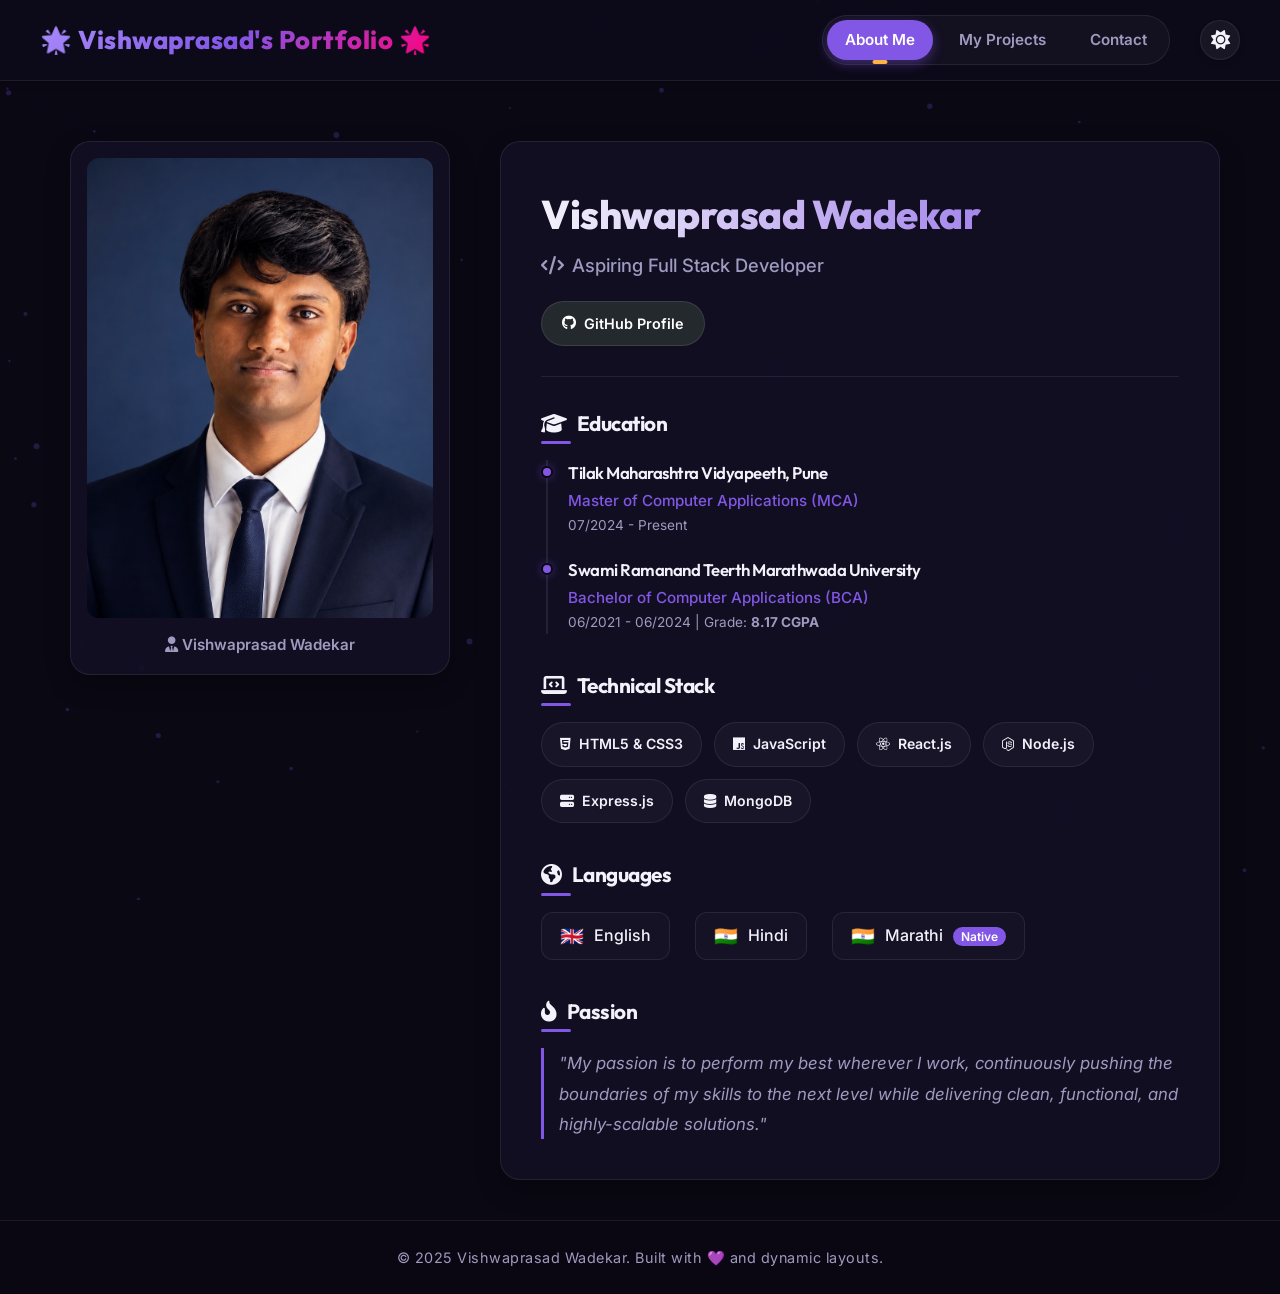
==== commit df3c76e3: "Handle Profile Image Slogan" ====
--- a/index.html
+++ b/index.html
@@ -24,9 +24,32 @@
         <div class="about-gallery">
           <figure class="profile-frame">
             <div class="image-wrapper">
-              <img src="img/vishwa_protfolio.png" alt="Vishwaprasad Wadekar" class="profile-img">
+
+              <!-- Normal Image -->
+              <img
+                src="img/vishwa_portfolio.png"
+                alt="Vishwaprasad Wadekar"
+                class="profile-img default-img"
+              />
+
+              <!-- Anime Image -->
+              <img
+                src="img/vishwas_portfolio_anime.png"
+                alt="Anime Version"
+                class="profile-img anime-img"
+              />
+
+              <!-- Hover Text -->
+              <div class="hover-text">
+                Until I Die I Have Infinite Chances
+              </div>
+
             </div>
-            <figcaption><i class="fa-solid fa-user-tie"></i> Vishwaprasad Wadekar</figcaption>
+
+            <figcaption>
+              <i class="fa-solid fa-user-tie"></i>
+              Vishwaprasad Wadekar
+            </figcaption>
           </figure>
         </div>
       </section>
--- a/vishwa-style.css
+++ b/vishwa-style.css
@@ -374,3 +374,53 @@
     font-size: 0.85rem;
   }
 }
+
+.image-wrapper {
+  position: relative;
+  overflow: hidden;
+  border-radius: 15px;
+}
+
+/* Both Images */
+.profile-img {
+  width: 100%;
+  display: block;
+  transition: opacity 0.5s ease, transform 0.5s ease;
+}
+
+/* Anime image hidden initially */
+.anime-img {
+  position: absolute;
+  inset: 0;
+  opacity: 0;
+}
+
+/* Hover Effect */
+.image-wrapper:hover .default-img {
+  opacity: 0;
+  transform: scale(1.05);
+}
+
+.image-wrapper:hover .anime-img {
+  opacity: 1;
+  transform: scale(1.05);
+}
+
+/* Sliding Text */
+.hover-text {
+  position: absolute;
+  bottom: 20px;
+  left: -100%;
+  width: 100%;
+  text-align: center;
+  color: #fff;
+  font-size: 1.1rem;
+  font-weight: 700;
+  background: rgba(0, 0, 0, 0.7);
+  padding: 12px;
+  transition: left 0.6s ease;
+}
+
+.image-wrapper:hover .hover-text {
+  left: 0;
+}
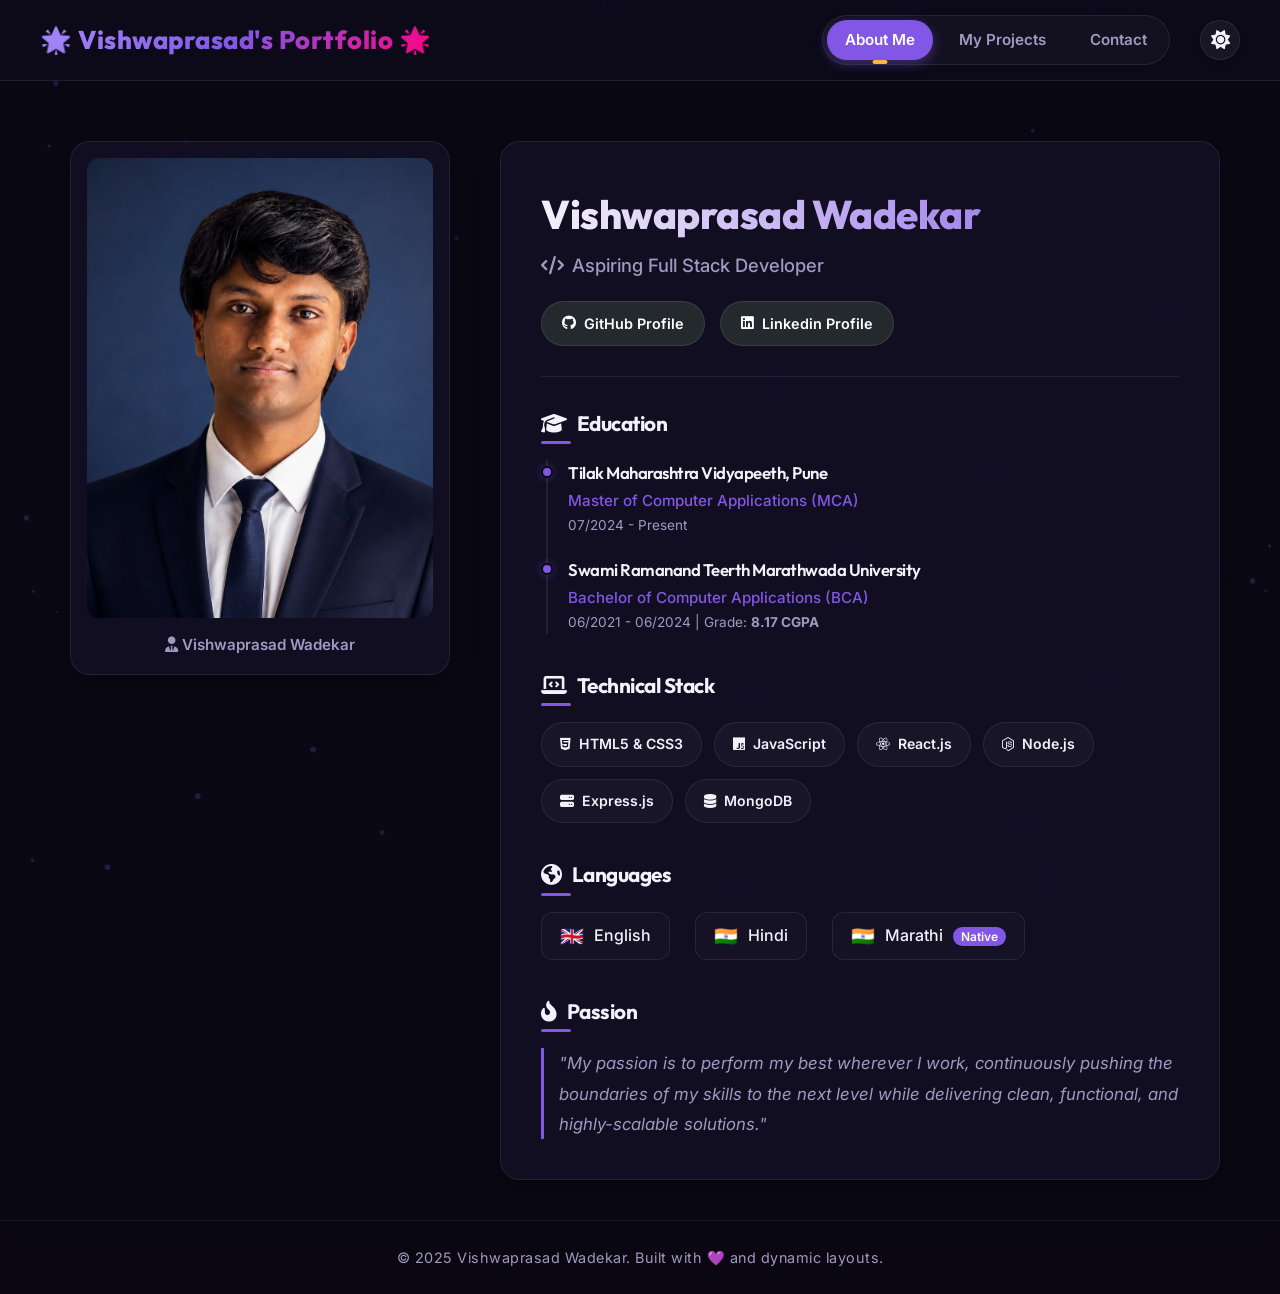
==== commit 9a28d2e3: "add the linkedin profile url" ====
--- a/index.html
+++ b/index.html
@@ -67,6 +67,9 @@
               <a href="https://github.com/Vishwaprasad7" target="_blank" class="social-btn github-btn">
                 <i class="fa-brands fa-github"></i> GitHub Profile
               </a>
+               <a href="https://linkedin.com/in/vishwaprasad-wadekar" target="_blank" class="social-btn github-btn">
+                <i class="fa-brands fa-linkedin"></i> Linkedin Profile
+              </a>
             </div>
           </div>
 
